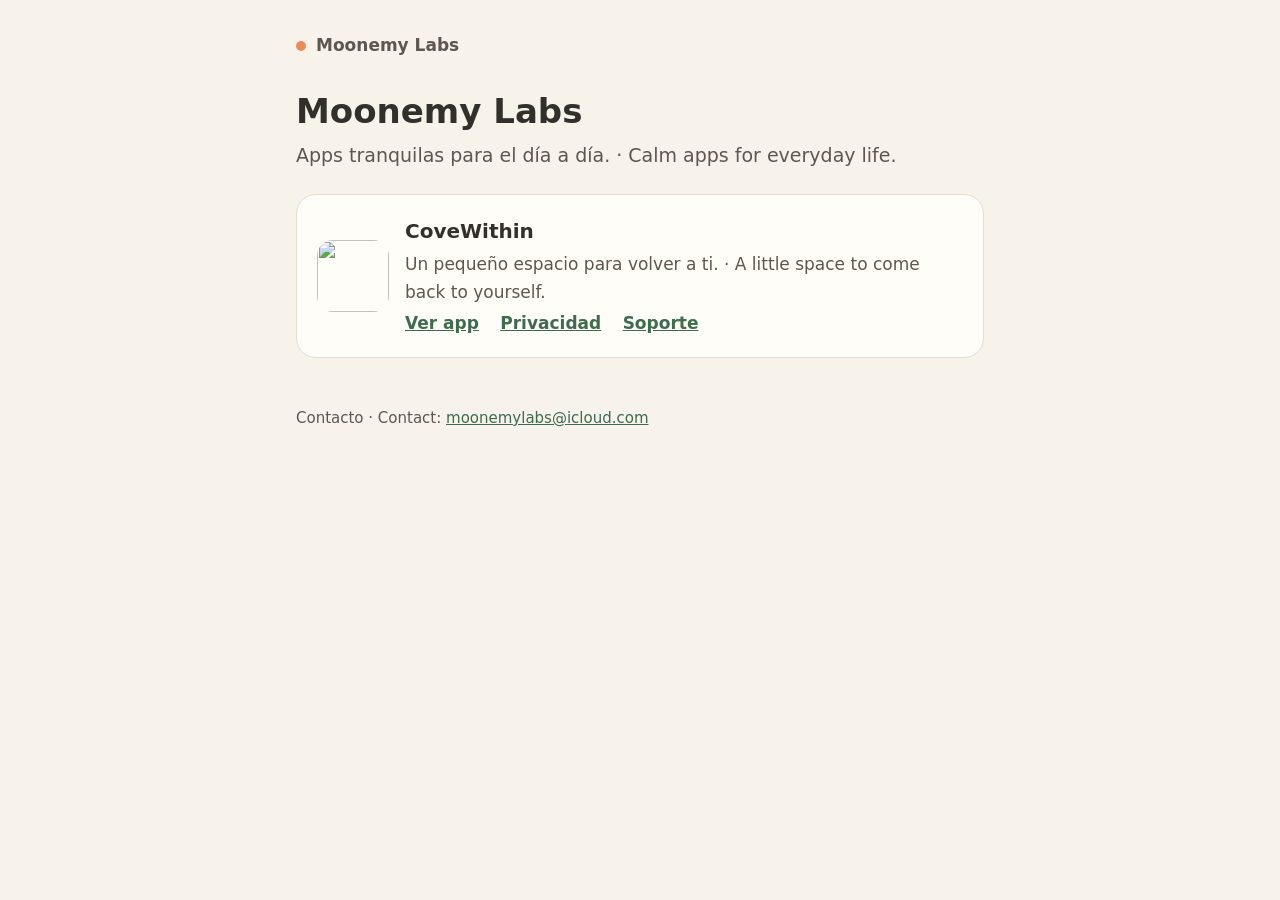
==== index.html @ eb928bf7 "Add files via upload" ====
<!doctype html>
<html lang="es">
<head>
<meta charset="utf-8">
<meta name="viewport" content="width=device-width, initial-scale=1">
<title>Moonemy Labs</title>
<meta name="description" content="Moonemy Labs: apps tranquilas para el día a día.">
<link rel="stylesheet" href="style.css">
</head>
<body>
<main>
  <header class="top"><span class="dot"></span><a href="./">Moonemy Labs</a></header>
  <h1>Moonemy Labs</h1>
  <p class="lead">Apps tranquilas para el día a día. · Calm apps for everyday life.</p>

  <div class="card">
    <img src="covewithin/icon.png" alt="">
    <div>
      <h3>CoveWithin</h3>
      <p>Un pequeño espacio para volver a ti. · A little space to come back to yourself.</p>
      <p class="links">
        <a href="covewithin/">Ver app</a>
        <a href="covewithin/privacy.html">Privacidad</a>
        <a href="covewithin/support.html">Soporte</a>
      </p>
    </div>
  </div>

  <footer>Contacto · Contact: <a href="mailto:moonemylabs@icloud.com">moonemylabs@icloud.com</a></footer>
</main>
</body>
</html>
---- style.css ----
:root {
  --bg: #F7F3EA; --card: #FFFDF8; --ink: #33302B; --soft: #5E574E;
  --moss: #3F6B4E; --line: #E3DED2; --coral: #E98B5A;
}
@media (prefers-color-scheme: dark) {
  :root { --bg: #1C1D1B; --card: #272824; --ink: #EEEAE2; --soft: #B5AEA3;
    --moss: #9CC7A6; --line: #34352F; }
}
* { box-sizing: border-box; }
body {
  margin: 0; background: var(--bg); color: var(--ink);
  font: 17px/1.6 "Nunito", ui-rounded, -apple-system, system-ui, sans-serif;
}
main { max-width: 720px; margin: 0 auto; padding: 32px 16px 64px; }
a { color: var(--moss); }
header.top { display: flex; align-items: center; gap: 10px; margin-bottom: 32px; }
header.top a { text-decoration: none; color: var(--soft); font-weight: 800; }
.dot { width: 10px; height: 10px; border-radius: 50%; background: var(--coral); display: inline-block; }
h1 { font-size: 34px; line-height: 1.2; margin: 0 0 8px; }
h2 { font-size: 22px; margin: 32px 0 8px; }
.lead { color: var(--soft); font-size: 19px; margin: 0 0 24px; }
.card {
  background: var(--card); border: 1px solid var(--line); border-radius: 20px;
  padding: 20px; margin: 16px 0; display: flex; gap: 16px; align-items: center;
}
.card img { width: 72px; height: 72px; border-radius: 16px; flex: none; }
.card h3 { margin: 0; font-size: 20px; }
.card p { margin: 4px 0 0; color: var(--soft); }
.links a { margin-right: 16px; font-weight: 700; }
.lang { display: flex; gap: 8px; margin: 0 0 24px; }
.lang a {
  padding: 6px 14px; border-radius: 999px; border: 1px solid var(--line);
  text-decoration: none; color: var(--ink); font-weight: 700;
}
.lang a.on { background: var(--moss); color: var(--bg); border-color: var(--moss); }
.updated { color: var(--soft); font-size: 15px; }
footer { margin-top: 48px; color: var(--soft); font-size: 15px; }
ul { padding-left: 22px; }
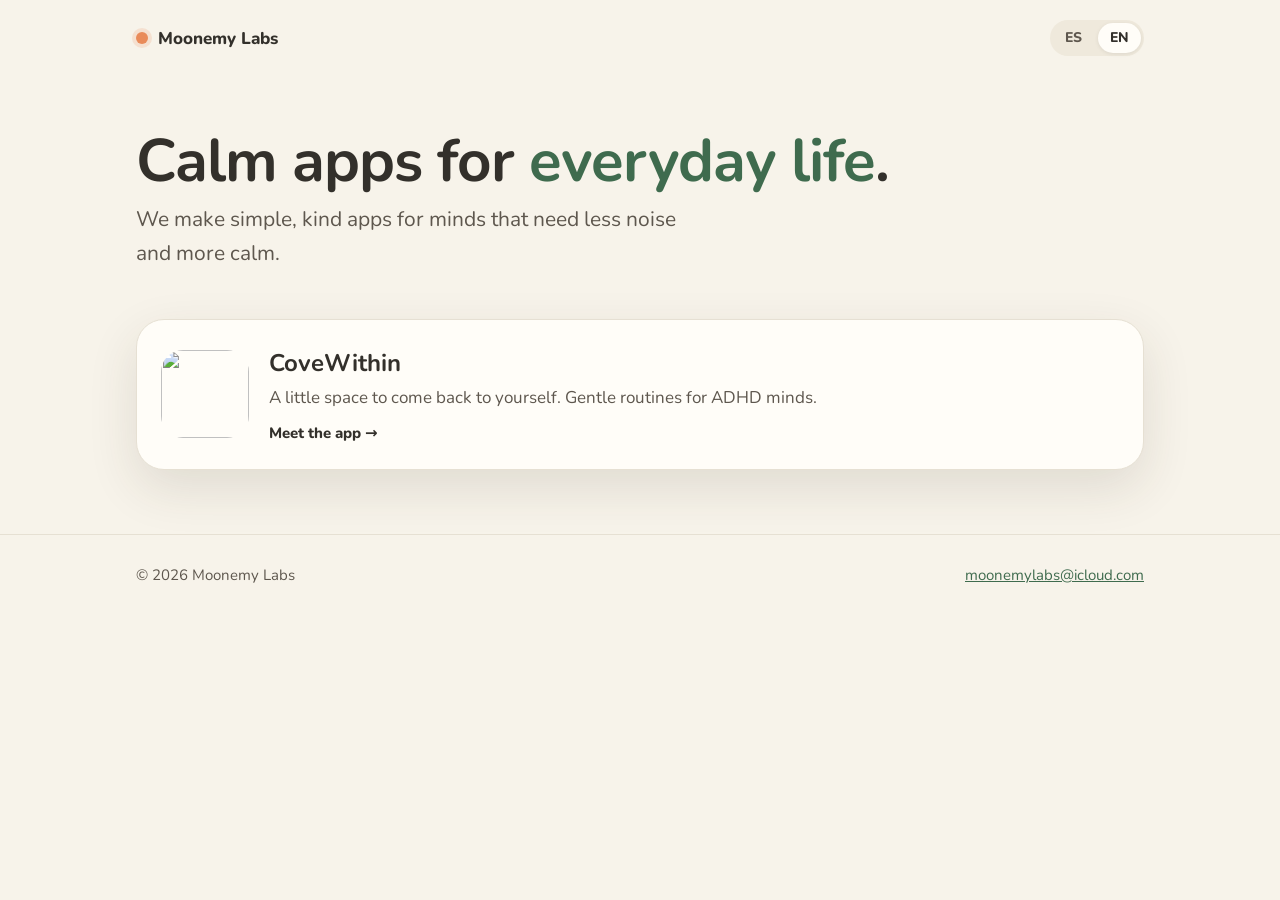
==== commit 6f60e99c: "Página más bonita: logo, capturas y selector de idioma" ====
--- a/index.html
+++ b/index.html
@@ -1,32 +1,46 @@
 <!doctype html>
-<html lang="es">
+<html lang="es" data-lang="es">
 <head>
 <meta charset="utf-8">
 <meta name="viewport" content="width=device-width, initial-scale=1">
 <title>Moonemy Labs</title>
 <meta name="description" content="Moonemy Labs: apps tranquilas para el día a día.">
+<link rel="icon" href="favicon.png">
+<link rel="preconnect" href="https://fonts.googleapis.com">
+<link rel="preconnect" href="https://fonts.gstatic.com" crossorigin>
+<link href="https://fonts.googleapis.com/css2?family=Nunito:wght@400;600;700;800;900&display=swap" rel="stylesheet">
 <link rel="stylesheet" href="style.css">
+<script src="lang.js"></script>
 </head>
 <body>
-<main>
-  <header class="top"><span class="dot"></span><a href="./">Moonemy Labs</a></header>
-  <h1>Moonemy Labs</h1>
-  <p class="lead">Apps tranquilas para el día a día. · Calm apps for everyday life.</p>
-
-  <div class="card">
-    <img src="covewithin/icon.png" alt="">
+<div class="wrap">
+  <nav class="nav">
+    <a class="brand" href="./"><span class="dot"></span>Moonemy Labs</a>
+    <span class="spacer"></span>
+    <div class="langs" role="group" aria-label="Idioma / Language"><button data-l="es" aria-pressed="true">ES</button><button data-l="en" aria-pressed="false">EN</button></div>
+  </nav>
+  <section class="hero" style="grid-template-columns:1fr;padding-bottom:24px">
+    <div>
+      <h1 lang="es">Apps tranquilas para <span>el día a día</span>.</h1>
+      <h1 lang="en">Calm apps for <span>everyday life</span>.</h1>
+      <p class="lead" lang="es" style="max-width:44ch">Hacemos apps sencillas y amables, pensadas para mentes que necesitan menos ruido y más calma.</p>
+      <p class="lead" lang="en" style="max-width:44ch">We make simple, kind apps for minds that need less noise and more calm.</p>
+    </div>
+  </section>
+  <a class="app-card" href="covewithin/">
+    <img src="covewithin/logo.png" alt="">
     <div>
       <h3>CoveWithin</h3>
-      <p>Un pequeño espacio para volver a ti. · A little space to come back to yourself.</p>
-      <p class="links">
-        <a href="covewithin/">Ver app</a>
-        <a href="covewithin/privacy.html">Privacidad</a>
-        <a href="covewithin/support.html">Soporte</a>
-      </p>
+      <p lang="es">Un pequeño espacio para volver a ti. Rutinas suaves para mentes con TDAH.</p>
+      <p lang="en">A little space to come back to yourself. Gentle routines for ADHD minds.</p>
+      <div class="links"><span lang="es">Conocer la app →</span><span lang="en">Meet the app →</span></div>
     </div>
-  </div>
-
-  <footer>Contacto · Contact: <a href="mailto:moonemylabs@icloud.com">moonemylabs@icloud.com</a></footer>
-</main>
+  </a>
+  <div style="height:64px"></div>
+</div>
+<footer class="foot"><div class="wrap">
+  <span>© 2026 Moonemy Labs</span>
+  <a href="mailto:moonemylabs@icloud.com">moonemylabs@icloud.com</a>
+</div></footer>
 </body>
 </html>
--- a/style.css
+++ b/style.css
@@ -1,38 +1,120 @@
 :root {
-  --bg: #F7F3EA; --card: #FFFDF8; --ink: #33302B; --soft: #5E574E;
-  --moss: #3F6B4E; --line: #E3DED2; --coral: #E98B5A;
+  --bg: #F7F3EA; --bg2: #EFE9DC; --card: #FFFDF8; --ink: #33302B; --soft: #5E574E;
+  --moss: #3F6B4E; --sage: #E3E8D3; --mint: #DDE8D9; --line: #E6E0D3; --coral: #E98B5A;
+  --shadow: 0 18px 50px rgba(59, 47, 34, .12);
 }
 @media (prefers-color-scheme: dark) {
-  :root { --bg: #1C1D1B; --card: #272824; --ink: #EEEAE2; --soft: #B5AEA3;
-    --moss: #9CC7A6; --line: #34352F; }
+  :root { --bg: #1C1D1B; --bg2: #232421; --card: #272824; --ink: #EEEAE2; --soft: #B5AEA3;
+    --moss: #9CC7A6; --sage: #2A2F22; --mint: #263127; --line: #34352F;
+    --shadow: 0 18px 50px rgba(0, 0, 0, .35); }
 }
 * { box-sizing: border-box; }
+html { scroll-behavior: smooth; }
 body {
   margin: 0; background: var(--bg); color: var(--ink);
   font: 17px/1.6 "Nunito", ui-rounded, -apple-system, system-ui, sans-serif;
+  -webkit-font-smoothing: antialiased;
 }
-main { max-width: 720px; margin: 0 auto; padding: 32px 16px 64px; }
 a { color: var(--moss); }
-header.top { display: flex; align-items: center; gap: 10px; margin-bottom: 32px; }
-header.top a { text-decoration: none; color: var(--soft); font-weight: 800; }
-.dot { width: 10px; height: 10px; border-radius: 50%; background: var(--coral); display: inline-block; }
-h1 { font-size: 34px; line-height: 1.2; margin: 0 0 8px; }
-h2 { font-size: 22px; margin: 32px 0 8px; }
-.lead { color: var(--soft); font-size: 19px; margin: 0 0 24px; }
-.card {
-  background: var(--card); border: 1px solid var(--line); border-radius: 20px;
-  padding: 20px; margin: 16px 0; display: flex; gap: 16px; align-items: center;
+.wrap { max-width: 1040px; margin: 0 auto; padding: 0 16px; }
+main.doc { max-width: 720px; margin: 0 auto; padding: 8px 16px 64px; }
+
+/* Barra superior */
+.nav { display: flex; align-items: center; gap: 12px; padding: 20px 0; }
+.brand { display: flex; align-items: center; gap: 10px; text-decoration: none; color: var(--ink); font-weight: 800; }
+.brand .dot { width: 12px; height: 12px; border-radius: 50%; background: var(--coral); box-shadow: 0 0 0 4px rgba(233,139,90,.18); }
+.brand img { width: 30px; height: 30px; border-radius: 8px; }
+.nav .spacer { flex: 1; }
+.nav a.link { color: var(--soft); text-decoration: none; font-weight: 700; font-size: 15px; }
+.langs { display: flex; gap: 4px; background: var(--bg2); border-radius: 999px; padding: 3px; }
+.langs button {
+  border: 0; background: transparent; color: var(--soft); font: inherit; font-size: 14px; font-weight: 800;
+  padding: 4px 12px; border-radius: 999px; cursor: pointer;
 }
-.card img { width: 72px; height: 72px; border-radius: 16px; flex: none; }
-.card h3 { margin: 0; font-size: 20px; }
-.card p { margin: 4px 0 0; color: var(--soft); }
-.links a { margin-right: 16px; font-weight: 700; }
-.lang { display: flex; gap: 8px; margin: 0 0 24px; }
-.lang a {
-  padding: 6px 14px; border-radius: 999px; border: 1px solid var(--line);
-  text-decoration: none; color: var(--ink); font-weight: 700;
+.langs button[aria-pressed="true"] { background: var(--card); color: var(--ink); box-shadow: 0 1px 4px rgba(0,0,0,.08); }
+
+/* Idiomas: solo se ve el elegido */
+html[data-lang="es"] [lang="en"]:not(html), html[data-lang="en"] [lang="es"]:not(html) { display: none !important; }
+
+/* Portada */
+.hero { display: grid; grid-template-columns: 1.05fr .95fr; gap: 40px; align-items: center; padding: 32px 0 56px; }
+.hero .logo { width: 104px; height: 104px; border-radius: 26px; box-shadow: var(--shadow); }
+.hero h1 { font-size: clamp(40px, 6vw, 60px); line-height: 1.05; margin: 22px 0 10px; letter-spacing: -1px; }
+.hero h1 span { color: var(--moss); }
+.hero p.lead { font-size: 21px; color: var(--soft); margin: 0 0 24px; max-width: 30ch; }
+.pill {
+  display: inline-flex; align-items: center; gap: 8px; padding: 10px 18px; border-radius: 999px;
+  background: var(--ink); color: var(--bg); font-weight: 800; font-size: 15px;
 }
-.lang a.on { background: var(--moss); color: var(--bg); border-color: var(--moss); }
-.updated { color: var(--soft); font-size: 15px; }
-footer { margin-top: 48px; color: var(--soft); font-size: 15px; }
+.note { color: var(--soft); font-size: 14px; margin-top: 10px; }
+
+/* Teléfonos */
+.phones { position: relative; height: 560px; }
+.phone {
+  position: absolute; width: 250px; border-radius: 42px; padding: 9px; background: #121311;
+  box-shadow: var(--shadow), inset 0 0 0 2px #2C2D29;
+}
+.phone img { display: block; width: 100%; border-radius: 34px; }
+.phone.a { left: 4%; top: 0; transform: rotate(-4deg); z-index: 2; }
+.phone.b { right: 4%; top: 46px; transform: rotate(5deg); }
+.glow {
+  position: absolute; inset: 10% 0 0 0; border-radius: 50%;
+  background: radial-gradient(closest-side, rgba(156,199,166,.45), transparent);
+  filter: blur(10px);
+}
+
+/* Secciones */
+section.band { padding: 56px 0; }
+section.band.alt { background: var(--bg2); }
+h2 { font-size: clamp(28px, 4vw, 38px); line-height: 1.15; margin: 0 0 10px; letter-spacing: -.5px; }
+.sub { color: var(--soft); font-size: 19px; margin: 0 0 28px; max-width: 52ch; }
+.grid { display: grid; grid-template-columns: repeat(3, 1fr); gap: 16px; }
+.feat { background: var(--card); border: 1px solid var(--line); border-radius: 24px; padding: 22px; }
+.feat .e { font-size: 30px; line-height: 1; display: block; margin-bottom: 12px; }
+.feat h3 { margin: 0 0 4px; font-size: 19px; }
+.feat p { margin: 0; color: var(--soft); font-size: 16px; }
+.trio { display: grid; grid-template-columns: repeat(3, 1fr); gap: 16px; }
+.trio div { border-left: 3px solid var(--coral); padding: 2px 0 2px 16px; }
+.trio strong { display: block; font-size: 19px; }
+.trio span { color: var(--soft); }
+
+.privacy-card {
+  display: flex; gap: 20px; align-items: center; background: var(--mint); border-radius: 28px; padding: 28px;
+}
+.privacy-card .e { font-size: 44px; }
+.privacy-card p { margin: 4px 0 0; color: var(--soft); }
+
+/* Tarjeta de app (portada del estudio) */
+.app-card {
+  display: grid; grid-template-columns: auto 1fr; gap: 20px; align-items: center;
+  background: var(--card); border: 1px solid var(--line); border-radius: 28px; padding: 24px;
+  text-decoration: none; color: inherit; box-shadow: var(--shadow); transition: transform .2s ease;
+}
+.app-card:hover { transform: translateY(-3px); }
+.app-card img { width: 88px; height: 88px; border-radius: 22px; }
+.app-card h3 { margin: 0; font-size: 24px; }
+.app-card p { margin: 2px 0 0; color: var(--soft); }
+.links { display: flex; flex-wrap: wrap; gap: 6px 18px; margin-top: 10px; font-weight: 800; font-size: 15px; }
+
+footer.foot { border-top: 1px solid var(--line); padding: 28px 0 48px; color: var(--soft); font-size: 15px; }
+footer.foot .wrap { display: flex; flex-wrap: wrap; gap: 8px 20px; justify-content: space-between; }
+
+/* Documentos (privacidad, soporte) */
+.doc h1 { font-size: 36px; line-height: 1.15; margin: 16px 0 6px; }
+.doc h2 { font-size: 22px; margin: 30px 0 6px; letter-spacing: 0; }
+.doc .updated { color: var(--soft); font-size: 15px; }
+.doc .logo-row { display: flex; align-items: center; gap: 14px; margin-top: 8px; }
+.doc .logo-row img { width: 56px; height: 56px; border-radius: 14px; }
+.doc .logo-row b { font-size: 20px; }
 ul { padding-left: 22px; }
+
+@media (max-width: 820px) {
+  .hero { grid-template-columns: 1fr; padding-top: 12px; }
+  .phones { height: 440px; max-width: 380px; margin: 0 auto; width: 100%; }
+  .phone { width: 190px; border-radius: 34px; padding: 7px; }
+  .phone img { border-radius: 28px; }
+  .grid, .trio { grid-template-columns: 1fr; }
+  .nav a.link { display: none; }
+  .privacy-card { flex-direction: column; text-align: center; }
+}
+@media (prefers-reduced-motion: reduce) { .app-card { transition: none; } html { scroll-behavior: auto; } }
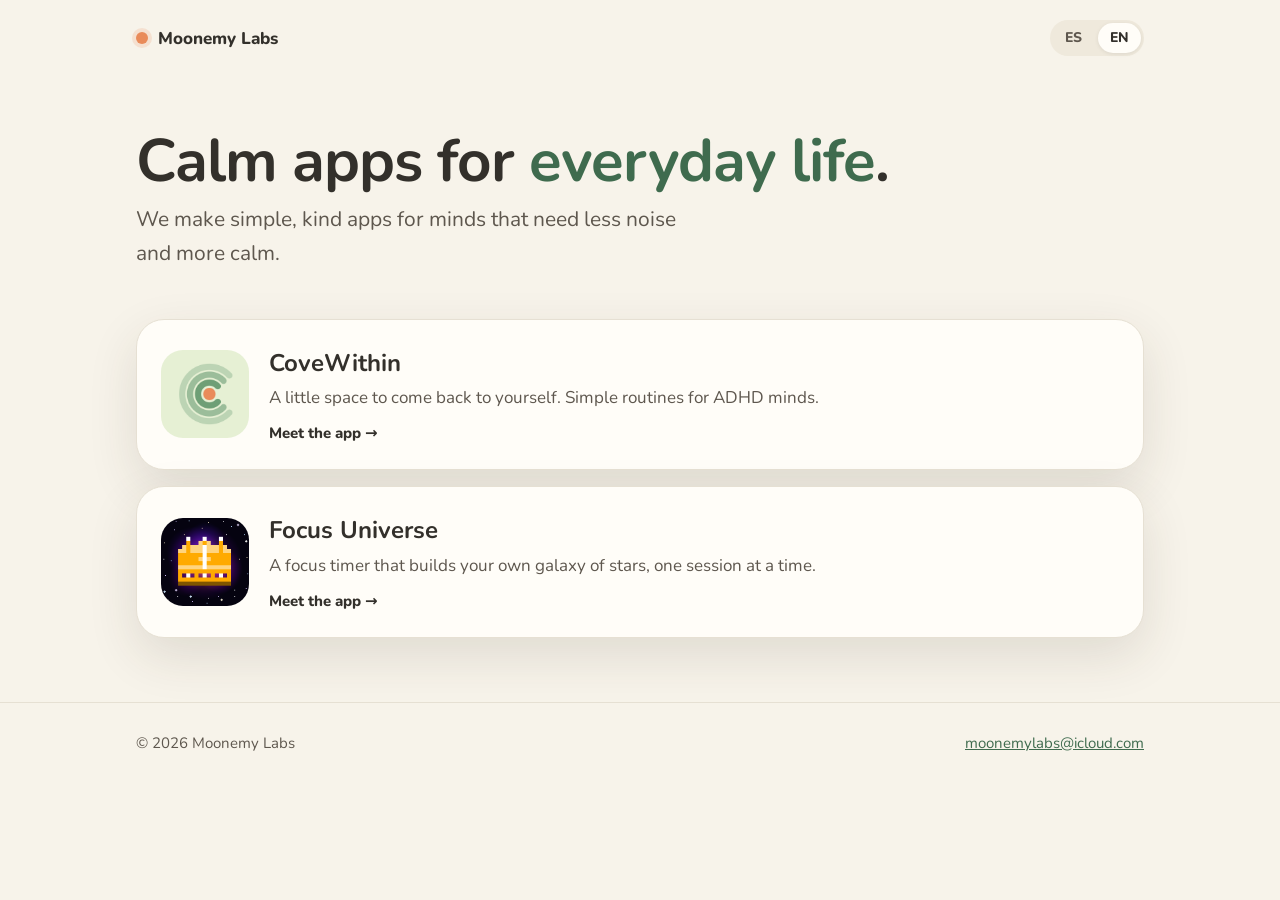
==== commit 0572fc71: "Add files via upload" ====
--- a/index.html
+++ b/index.html
@@ -31,8 +31,17 @@
     <img src="covewithin/logo.png" alt="">
     <div>
       <h3>CoveWithin</h3>
-      <p lang="es">Un pequeño espacio para volver a ti. Rutinas suaves para mentes con TDAH.</p>
-      <p lang="en">A little space to come back to yourself. Gentle routines for ADHD minds.</p>
+      <p lang="es">Un pequeño espacio para volver a ti. Rutinas sencillas para mentes con TDAH.</p>
+      <p lang="en">A little space to come back to yourself. Simple routines for ADHD minds.</p>
+      <div class="links"><span lang="es">Conocer la app →</span><span lang="en">Meet the app →</span></div>
+    </div>
+  </a>
+  <a class="app-card" href="focusuniverse/" style="margin-top:16px">
+    <img src="focusuniverse/logo.png" alt="">
+    <div>
+      <h3>Focus Universe</h3>
+      <p lang="es">Un temporizador de enfoque que construye tu propia galaxia de estrellas, sesión a sesión.</p>
+      <p lang="en">A focus timer that builds your own galaxy of stars, one session at a time.</p>
       <div class="links"><span lang="es">Conocer la app →</span><span lang="en">Meet the app →</span></div>
     </div>
   </a>
--- a/style.css
+++ b/style.css
@@ -71,6 +71,10 @@
 .grid { display: grid; grid-template-columns: repeat(3, 1fr); gap: 16px; }
 .feat { background: var(--card); border: 1px solid var(--line); border-radius: 24px; padding: 22px; }
 .feat .e { font-size: 30px; line-height: 1; display: block; margin-bottom: 12px; }
+/* Iconos en pixel art: se agrandan sin suavizar los bordes. */
+.px { image-rendering: pixelated; image-rendering: crisp-edges; }
+img.e { width: 56px; height: 56px; }
+.privacy-card img.e { width: 72px; height: 72px; flex: none; }
 .feat h3 { margin: 0 0 4px; font-size: 19px; }
 .feat p { margin: 0; color: var(--soft); font-size: 16px; }
 .trio { display: grid; grid-template-columns: repeat(3, 1fr); gap: 16px; }
